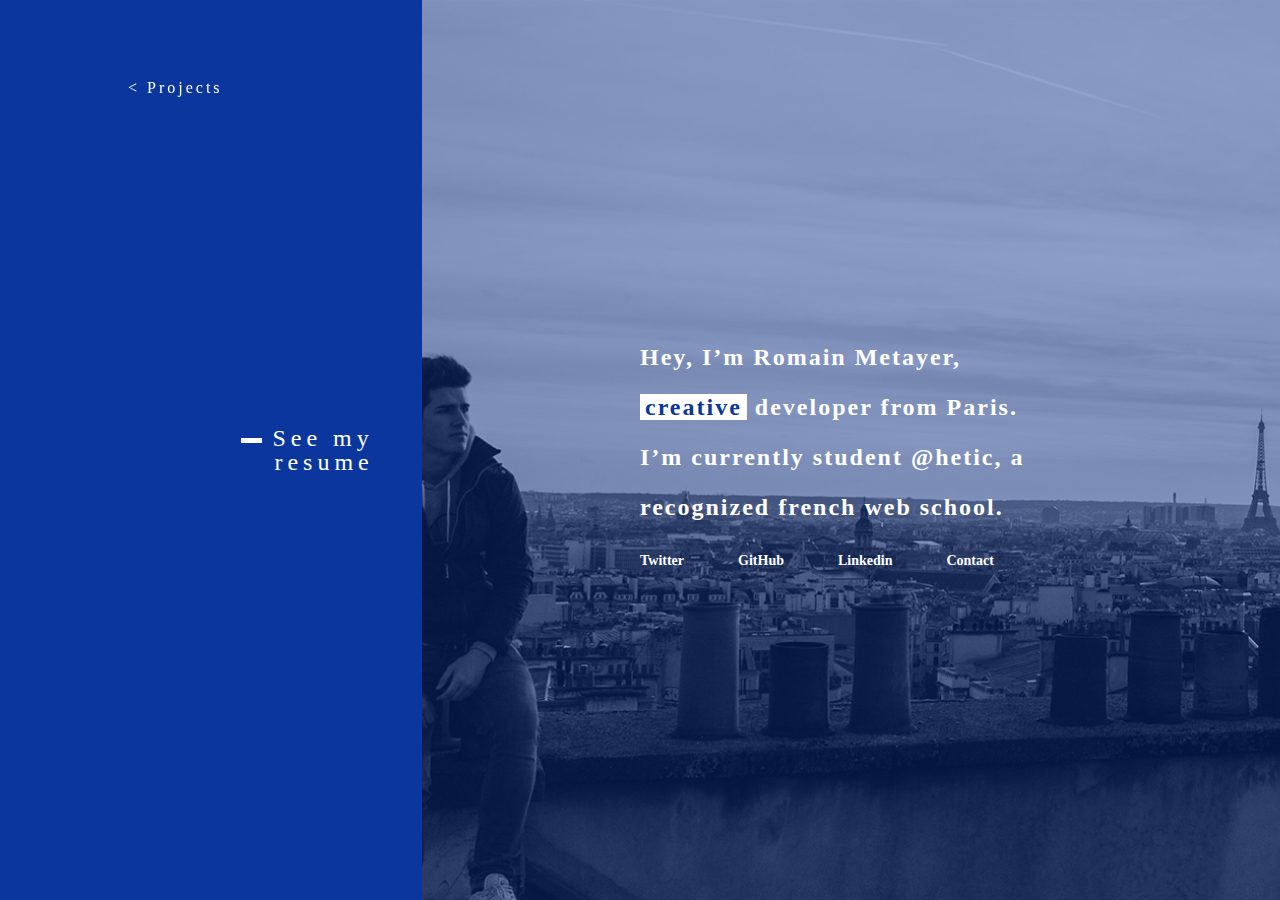
==== about/index.html @ 03a164e1 "Version Beta" ====
<!DOCTYPE html>
<html>

<head>
  <meta charset="utf-8">
  <link rel="stylesheet" href="../style/animate.css">
  <link rel="stylesheet" href="../style/reset.css">
  <link rel="stylesheet" href="../style/main.css">
  <title>Romain Metayer - About</title>
</head>

<!-- LE CURSEUR -->
<figure class="circle">
  <div class="circleInner">
  </div>
</figure>

<body style="overflow:hidden">
  <div class="loader">
    <p class="myName">Romain Metayer<span class="redColor">.</span></p>
  </div>

  <header class="margin header">
    <a href="../"><h2 class="link projects">&lt; Projects</h2></a>
  </header>

  <div class="imgAboutContainer">
  </div>

  <div class="containerInfos">
    <div class="leftResume">
      <div class="containerInfosLeft">
        <a class="hoverResume linkCursor" href="#">
          <span class="trait"></span><span class="textResume">See my</span>
          <p class="resume">resume</p>
        </a>
      </div>
    </div>

    <div class="rightInfos">
      <p class="textInfos">Hey, I’m Romain Metayer, <span class="backText">creative</span> developer from Paris. I’m currently student <a target="_blank" href="https://www.hetic.net/"><span class="school">@hetic</span></a>, a recognized french web school.</p>
      <ul class="contact">
        <a href="">
          <li class="contactItem">Twitter</li>
        </a>
        <a href="">
          <li class="contactItem">GitHub</li>
        </a>
        <a href="">
          <li class="contactItem">Linkedin</li>
        </a>
        <a href="">
          <li class="contactItem">Contact</li>
        </a>
      </ul>
    </div>
  </div>

  <script src='../main.js'></script>
  <script src='../about.js'></script>

</body>

</html>
---- style/main.css ----
body { background-color: #0A369D; color: #FFF;}
a { text-decoration: none; color: #FFF;}
::selection{ color: #0A369D; background-color: #FFF;}

/* LOADER */
.loader{ background-color: #0A369D; position: fixed; height: 100vh; width: 100%; z-index: 10; display: flex; animation: mymove .5s infinite;}
.myName{ font-family: "PT Mono"; font-size: 64px; margin: auto; animation: mysecondmove .5s infinite;}
@keyframes mymove {
    0%   {background-color: #0A369D;}
    100% {background-color: #FB3640;}
}
@keyframes mysecondmove {
    0%   {color: #FB3640;}
    100% {color: #0A369D;}
}

/* CURSOR */
.circle{ top: -30px; left: -30px; width: 60px; height: 60px; border-radius: 50%; pointer-events: none; display: block; position: fixed; z-index: 99;}
.circleInner{ display: flex;position: absolute; top: 0; left: 0; width: 100%; border-radius: 50%; height: 100%; transform-origin: center; background-color: #FB3640; opacity: 0; transform: scale(0); transition: all .5s;}
.circleInnerPlus{ margin: auto; font-size: 28px; font-family: "montserrat"; color: #0A369D;}
.circle--animation--1 { transform: scale(1); opacity: .6;}

/* CONTENU STATIC */
.link{color: #FFF; transition: color .5s;}
.margin { margin: auto;}
.header { z-index: 3; width: 80%; margin-top: 80px; display: flex; position: fixed; left: 0; right: 0; justify-content: space-between; letter-spacing: 3px; font-family: "PT Mono"; opacity: 0; transition: all 3s;}
.redColor { color: #FB3640;}
.sliderButtons { z-index: 2; position: absolute; left: 0; right: 0; bottom: 80px; width: 80%; letter-spacing: 3px; font-family: "PT Mono"; opacity: 0; transition: all 3s;}
.busto {margin-left: 50px;}
.bbMarket {margin-left: 50px;}
.sliderButtons span:hover{ cursor: pointer;}
.activeButton{ color: #FB3640; pointer-events: none;}

/* SLIDER */
.sliderContent { width: 100%; height: 100vh; }
.slide{ position: absolute; width: 100%; height: 100vh; z-index: -1;}
.imgSliderContainer { z-index: 5; position: absolute; height: 100vh; width: 70%; right: -200px; opacity: 0; transition: all 1s;}
.imgSlide--1{ background: url(../img/urbexCover.jpg) no-repeat center; background-size: cover;}
.imgSlide--2{ background: url(../img/bbMarketCover.jpg) no-repeat center; background-size: cover;}
.imgSlide--3{ background: url(../img/bustoCover.jpg) no-repeat; background-size: cover;}
.sliderInformationContainer { z-index: 50; position: absolute;left: 0; right: 0; width: 80%; top: 50vh; transform: translateY(-50%); font-family: "montserrat"; text-transform: uppercase; transition: ease 1s;}
.year { font-weight: lighter; color: #FB3640; font-size: 24px; letter-spacing: 40px; margin-left: 100px; opacity: 0; transition: all 1s; transition-delay: .2s;}
.poste { margin-top: 10px; font-weight: bold; font-size: 24px; letter-spacing: 40px; margin-left: 100px; opacity: 0; transition: all 1s; transition-delay: .2s;}
.company { margin-top: 5px; font-weight: bolder; font-size: 80px; letter-spacing: 100px; margin-left: 100px; opacity: 0; transition: all 1s; transition-delay: .2s;}

/* ANIMATION SLIDER */
.homeAnimation{ opacity: 1;}
.activeSlide{ opacity: 1; z-index: 1;}
.poste--animation{ margin-left: 0; letter-spacing: 9px; opacity: 1;}
.company--animation{ margin-left: 0; letter-spacing: 40px; opacity: 1;}
.img--animation{ right: 0; opacity: .6;}

/* PAGE ABOUT */
.containerInfos{ width: 80%; margin: auto;}
.imgAboutContainer { background: url(../img/aboutCover.jpg) no-repeat center; background-size: cover; z-index: 0; position: absolute; height: 100vh; width: 67%; right: -200px; opacity: 0; transition: all 1s;}
.leftResume{position: relative; width: 24%;}
.containerInfosLeft{ position: absolute;right: 150px; top: 50vh; transform: translateY(-50%); font-family: "PT Mono"; font-size: 24px; letter-spacing: 10px; color:#FB3640; opacity: 0; transition: all 1s;}
.trait{ vertical-align: middle; display: inline-block; width: 21px; height: 5px; background-color: #FFF; margin-right: 10px; transition: background-color .5s linear;}
.resume{ text-align: right; color: #FFF; transition: color .5s linear;}
.textResume{ color: #FFF; transition: color .5s linear;}
.rightInfos{ position: relative; width: 50%; float: right; top: 50vh; transform: translateY(-50%);}
.textInfos{ width: 80%; font-family: "montserrat"; font-weight: bold; font-size: 24px; line-height: 50px; margin-left: 150px; opacity: 0; letter-spacing: 1px; transition: all 1s;}
.backText{ background-color: #FFF; padding: 0 5px; color: #0A369D;}
.contact{ margin-top: 20px; margin-left: 150px; opacity: 0; letter-spacing: 3px; transition: all 1s;}
.contact a{ margin-right: 50px;}
.contactItem{ display: inline; font-family: "PT Mono"; font-weight: bold; font-size: 14px; color: #FFF; transition: color .5s linear;}

/* ANIMATION ABOUT */
.text--animation{ letter-spacing: 2px; opacity: 1; margin-left: 0;}
.contact--animation{ letter-spacing: 0; opacity: 1; margin-left: 0;}
.image--animation{ right: 0; opacity: .6;}
.containerInfosLeft--animation{ right: 0; letter-spacing: 5px; opacity: 1;}

/* PAGES PROJECTS */
.headerProjectTitle{ opacity: 0; top: 30px; transition: top 1s, opacity .3s; position: fixed; z-index: 3; text-align: center; width: 100%; font-size: 32px; text-transform: uppercase; font-family: "montserrat"; font-weight: bolder; letter-spacing: 3px;}
.backgroundHeader{ width: 100%; height: 150px; background-color: #0A369D; left: 0; position: fixed; z-index: 2; opacity: 0; }

.contenuProject{ opacity: 0; letter-spacing: 1px; transition: all 1s;}

.pageContainer{ width: 80%; margin: auto; text-align: center; font-family: "montserrat";}
.companyTitle{  font-weight: bold; font-size: 64px; letter-spacing: 10px; text-transform: uppercase; text-align: center; padding-top: 100px; opacity: 0; transition: all 1s;}
.containerInfosProject{ opacity: 0; letter-spacing: 10px; transition: all 1s;}
.projectTitle{ text-transform: uppercase; font-size: 24px; font-weight: 500;  margin-top: 42px;}
.detail{ text-transform: uppercase; font-size: 18px; font-weight: 500; opacity: .6; margin-top: 42px;}
.detailItem{ padding-left: 10px;}
.tools{ display: flex; justify-content: space-between; width: 40%; margin:30px auto;}
.toolsItem{ opacity: .6; font-size: 18px; }
.imgContainerProjects{ width: 80%; margin: 100px auto 100px;}
.imgContainerProjects img{ width: 100%; height: auto;}
.textProject{ text-align: center; font-size: 24px; line-height: 29px; opacity: .6; width: 80%; margin: auto; line-height: 40px;}
.title{ font-weight: 500; font-size: 24px; letter-spacing: 5px; margin: 100px auto 100px;}
.missions--Flex{ display: flex; justify-content: space-around; width: 80%; margin: auto; align-items: center; font-size: 24px; opacity: .6; line-height: 40px;}
.left{ text-align: right; width: 40%;}
.right{ text-align: left; width: 40%;}
.footer{ position: relative; height: 300px; background-color: #FFF; color: #0A369D;}
.centerVerticalFooter{ position: absolute; top: 50%; transform: translateY(-50%); width: 100%;}
.nextProject{ font-family: "PT Mono"; font-weight: bold; font-size: 18px; letter-spacing: 5px; text-align: center;}
.titleNextProject{ font-family: "didot"; font-size: 64px; text-align: center;}

/* ANIMATION PROJECTS */
.companyTitle--animation{ letter-spacing: 3px; padding-top: 250px; opacity: 1;}
.containerInfosProject--animation{ letter-spacing: 5px; opacity: 1;}
.contenuProject--animation{ opacity: 1; letter-spacing: 0;}

/* HOVERS ANIMATIONS */
.link.fadeLink{ color: #FB3640;}
.trait.fadeout{ background-color: #FB3640;}
.resume.fadeout{ color: #FB3640;}
.textResume.fadeout{ color: #FB3640;}
.contactItem.fadeItemsContact{ color: #FB3640;}
.school:hover{ text-decoration: underline; cursor: pointer;}
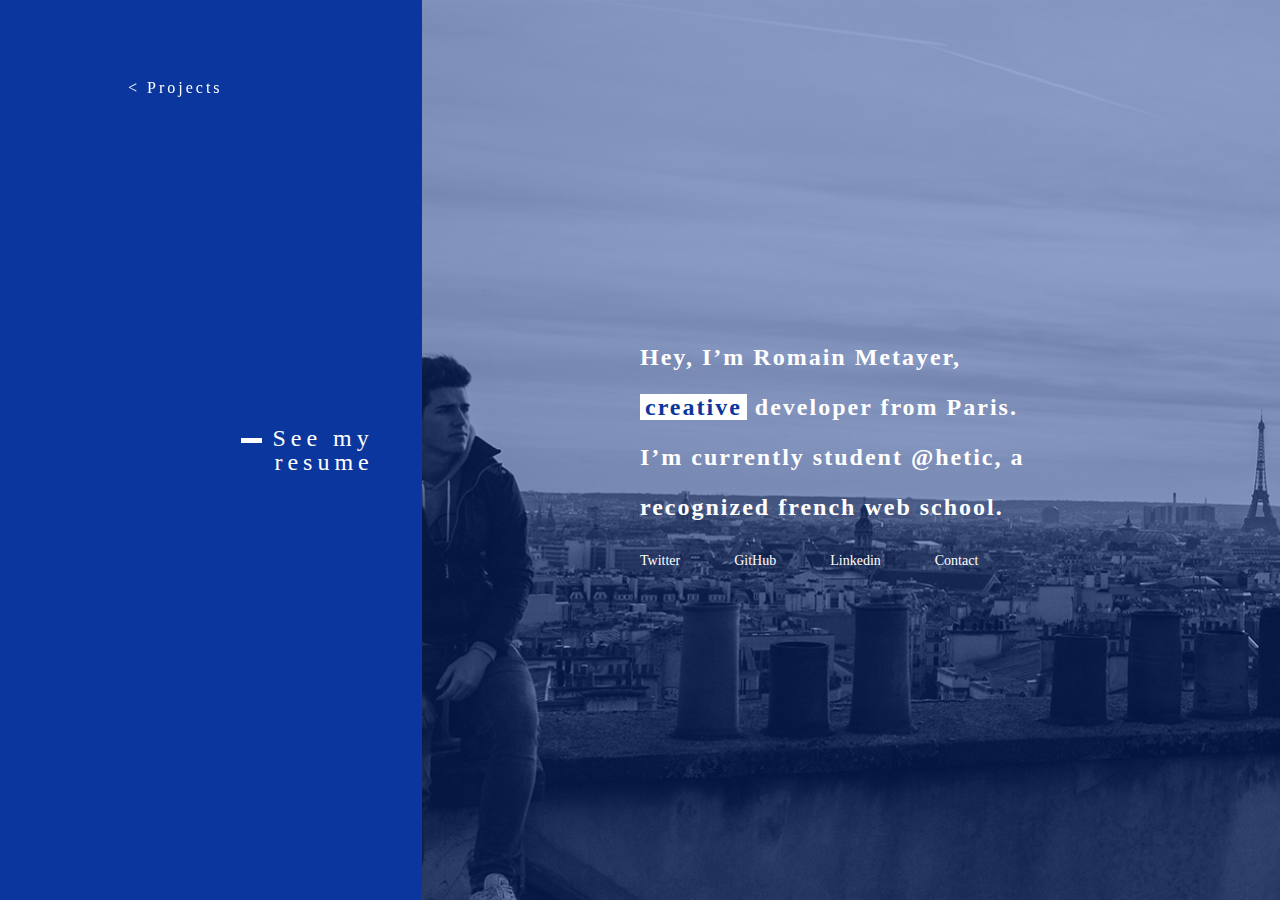
==== commit e4976922: "Add files via upload" ====
--- a/about/index.html
+++ b/about/index.html
@@ -30,7 +30,7 @@
   <div class="containerInfos">
     <div class="leftResume">
       <div class="containerInfosLeft">
-        <a class="hoverResume linkCursor" href="#">
+        <a class="hoverResume linkCursor" target="_blank" href="../external/new_cv.jpg">
           <span class="trait"></span><span class="textResume">See my</span>
           <p class="resume">resume</p>
         </a>
@@ -40,24 +40,24 @@
     <div class="rightInfos">
       <p class="textInfos">Hey, I’m Romain Metayer, <span class="backText">creative</span> developer from Paris. I’m currently student <a target="_blank" href="https://www.hetic.net/"><span class="school">@hetic</span></a>, a recognized french web school.</p>
       <ul class="contact">
-        <a href="">
+        <a target="_blank" href="https://twitter.com/metayerromain">
           <li class="contactItem">Twitter</li>
         </a>
-        <a href="">
+        <a target="_blank" href="https://github.com/metayerromain">
           <li class="contactItem">GitHub</li>
         </a>
-        <a href="">
+        <a target="_blank" href="https://www.linkedin.com/in/romain-metayer-a38380108/">
           <li class="contactItem">Linkedin</li>
         </a>
-        <a href="">
+        <a target="_blank" href="">
           <li class="contactItem">Contact</li>
         </a>
       </ul>
     </div>
   </div>
 
-  <script src='../main.js'></script>
-  <script src='../about.js'></script>
+  <script src='../js/main.js'></script>
+  <script src='../js/about.js'></script>
 
 </body>
 
--- a/style/main.css
+++ b/style/main.css
@@ -1,17 +1,40 @@
+@font-face {
+    font-family: "montserrat";
+    src: url("../fonts/Montserrat-Medium.ttf") format("ttf") ;
+    font-weight: normal;
+}
+@font-face {
+    font-family: "montserrat";
+    src: url("../fonts/Montserrat-Black.otf") format("otf") ;
+    font-weight: bold;
+}
+@font-face {
+    font-family: "PT Mono";
+    src: url("../fonts/PTMono.ttc") format("ttc") ;
+    font-weight: normal;
+}
+@font-face {
+    font-family: "Didot";
+    src: url("../fonts/Didot.ttc") format("ttc") ;
+    font-weight: normal;
+}
 body { background-color: #0A369D; color: #FFF;}
 a { text-decoration: none; color: #FFF;}
 ::selection{ color: #0A369D; background-color: #FFF;}
 
 /* LOADER */
-.loader{ background-color: #0A369D; position: fixed; height: 100vh; width: 100%; z-index: 10; display: flex; animation: mymove .5s infinite;}
-.myName{ font-family: "PT Mono"; font-size: 64px; margin: auto; animation: mysecondmove .5s infinite;}
+.loader{ background-color: #0A369D; position: fixed; height: 100vh; width: 100%; z-index: 100; display: flex; opacity: 1; transition: all 1s; animation: mymove 2s infinite;}
+.myName{ font-family: "PT Mono"; font-size: 64px; margin: auto; animation: mysecondmove 2s infinite;}
+.loader--animation{ opacity: 0;}
 @keyframes mymove {
     0%   {background-color: #0A369D;}
-    100% {background-color: #FB3640;}
+    50% {background-color: #FB3640;}
+    100%   {background-color: #0A369D;}
 }
 @keyframes mysecondmove {
     0%   {color: #FB3640;}
-    100% {color: #0A369D;}
+    50% {color: #0A369D;}
+    100%   {color: #FB3640;}
 }
 
 /* CURSOR */
@@ -23,7 +46,7 @@
 /* CONTENU STATIC */
 .link{color: #FFF; transition: color .5s;}
 .margin { margin: auto;}
-.header { z-index: 3; width: 80%; margin-top: 80px; display: flex; position: fixed; left: 0; right: 0; justify-content: space-between; letter-spacing: 3px; font-family: "PT Mono"; opacity: 0; transition: all 3s;}
+.header { z-index: 5; width: 80%; margin-top: 80px; display: flex; position: fixed; left: 0; right: 0; justify-content: space-between; letter-spacing: 3px; font-family: "PT Mono"; opacity: 0; transition: all 3s;}
 .redColor { color: #FB3640;}
 .sliderButtons { z-index: 2; position: absolute; left: 0; right: 0; bottom: 80px; width: 80%; letter-spacing: 3px; font-family: "PT Mono"; opacity: 0; transition: all 3s;}
 .busto {margin-left: 50px;}
@@ -38,7 +61,7 @@
 .imgSlide--1{ background: url(../img/urbexCover.jpg) no-repeat center; background-size: cover;}
 .imgSlide--2{ background: url(../img/bbMarketCover.jpg) no-repeat center; background-size: cover;}
 .imgSlide--3{ background: url(../img/bustoCover.jpg) no-repeat; background-size: cover;}
-.sliderInformationContainer { z-index: 50; position: absolute;left: 0; right: 0; width: 80%; top: 50vh; transform: translateY(-50%); font-family: "montserrat"; text-transform: uppercase; transition: ease 1s;}
+.sliderInformationContainer { z-index: 0; position: absolute;left: 0; right: 0; width: 80%; top: 50vh; transform: translateY(-50%); font-family: "montserrat"; text-transform: uppercase; transition: ease 1s;}
 .year { font-weight: lighter; color: #FB3640; font-size: 24px; letter-spacing: 40px; margin-left: 100px; opacity: 0; transition: all 1s; transition-delay: .2s;}
 .poste { margin-top: 10px; font-weight: bold; font-size: 24px; letter-spacing: 40px; margin-left: 100px; opacity: 0; transition: all 1s; transition-delay: .2s;}
 .company { margin-top: 5px; font-weight: bolder; font-size: 80px; letter-spacing: 100px; margin-left: 100px; opacity: 0; transition: all 1s; transition-delay: .2s;}
@@ -48,7 +71,7 @@
 .activeSlide{ opacity: 1; z-index: 1;}
 .poste--animation{ margin-left: 0; letter-spacing: 9px; opacity: 1;}
 .company--animation{ margin-left: 0; letter-spacing: 40px; opacity: 1;}
-.img--animation{ right: 0; opacity: .6;}
+.img--animation{ right: 0; opacity: .5;}
 
 /* PAGE ABOUT */
 .containerInfos{ width: 80%; margin: auto;}
@@ -63,7 +86,7 @@
 .backText{ background-color: #FFF; padding: 0 5px; color: #0A369D;}
 .contact{ margin-top: 20px; margin-left: 150px; opacity: 0; letter-spacing: 3px; transition: all 1s;}
 .contact a{ margin-right: 50px;}
-.contactItem{ display: inline; font-family: "PT Mono"; font-weight: bold; font-size: 14px; color: #FFF; transition: color .5s linear;}
+.contactItem{ display: inline; font-family: "PT Mono"; font-size: 14px; color: #FFF; transition: color .5s linear;}
 
 /* ANIMATION ABOUT */
 .text--animation{ letter-spacing: 2px; opacity: 1; margin-left: 0;}
@@ -76,6 +99,7 @@
 .backgroundHeader{ width: 100%; height: 150px; background-color: #0A369D; left: 0; position: fixed; z-index: 2; opacity: 0; }
 
 .contenuProject{ opacity: 0; letter-spacing: 1px; transition: all 1s;}
+.backgroundImage{ display: none; z-index: -3; position: fixed; width: 100%; height: 100%; background-color: rgba(0,0,0, 0.6); top: 0; left: 0;}
 
 .pageContainer{ width: 80%; margin: auto; text-align: center; font-family: "montserrat";}
 .companyTitle{  font-weight: bold; font-size: 64px; letter-spacing: 10px; text-transform: uppercase; text-align: center; padding-top: 100px; opacity: 0; transition: all 1s;}
@@ -94,7 +118,7 @@
 .right{ text-align: left; width: 40%;}
 .footer{ position: relative; height: 300px; background-color: #FFF; color: #0A369D;}
 .centerVerticalFooter{ position: absolute; top: 50%; transform: translateY(-50%); width: 100%;}
-.nextProject{ font-family: "PT Mono"; font-weight: bold; font-size: 18px; letter-spacing: 5px; text-align: center;}
+.nextProject{ font-family: "PT Mono"; font-size: 18px; letter-spacing: 5px; text-align: center;}
 .titleNextProject{ font-family: "didot"; font-size: 64px; text-align: center;}
 
 /* ANIMATION PROJECTS */
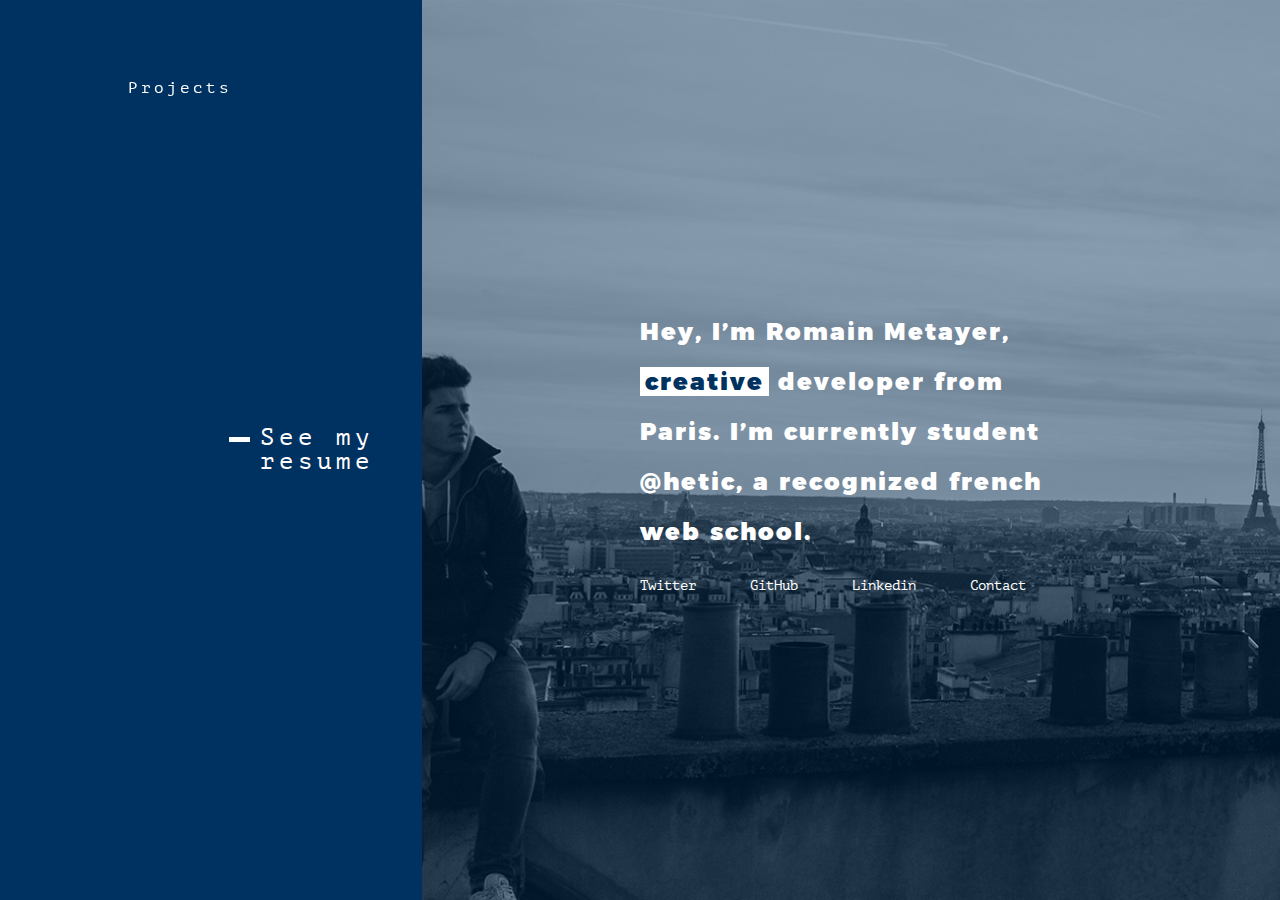
==== commit e493b48f: "Add files via upload" ====
--- a/about/index.html
+++ b/about/index.html
@@ -3,7 +3,7 @@
 
 <head>
   <meta charset="utf-8">
-  <link rel="stylesheet" href="../style/animate.css">
+  <meta name="viewport" content="initial-scale=1.0">
   <link rel="stylesheet" href="../style/reset.css">
   <link rel="stylesheet" href="../style/main.css">
   <title>Romain Metayer - About</title>
@@ -20,22 +20,14 @@
     <p class="myName">Romain Metayer<span class="redColor">.</span></p>
   </div>
 
-  <header class="margin header">
-    <a href="../"><h2 class="link projects">&lt; Projects</h2></a>
+  <header class="header">
+    <a href="../"><h2 class="link projects">Projects</h2></a>
   </header>
 
   <div class="imgAboutContainer">
   </div>
 
   <div class="containerInfos">
-    <div class="leftResume">
-      <div class="containerInfosLeft">
-        <a class="hoverResume linkCursor" target="_blank" href="../external/new_cv.jpg">
-          <span class="trait"></span><span class="textResume">See my</span>
-          <p class="resume">resume</p>
-        </a>
-      </div>
-    </div>
 
     <div class="rightInfos">
       <p class="textInfos">Hey, I’m Romain Metayer, <span class="backText">creative</span> developer from Paris. I’m currently student <a target="_blank" href="https://www.hetic.net/"><span class="school">@hetic</span></a>, a recognized french web school.</p>
@@ -54,6 +46,16 @@
         </a>
       </ul>
     </div>
+
+    <div class="leftResume">
+      <div class="containerInfosLeft">
+        <a class="hoverResume linkCursor" target="_blank" href="../external/new_cv.jpg">
+          <span class="trait"></span><span class="textResume">See my</span>
+          <p class="resume">resume</p>
+        </a>
+      </div>
+    </div>
+
   </div>
 
   <script src='../js/main.js'></script>
--- a/style/main.css
+++ b/style/main.css
@@ -1,58 +1,71 @@
 @font-face {
     font-family: "montserrat";
-    src: url("../fonts/Montserrat-Medium.ttf") format("ttf") ;
+    src: url("../fonts/Montserrat-Medium.ttf");
     font-weight: normal;
 }
 @font-face {
     font-family: "montserrat";
-    src: url("../fonts/Montserrat-Black.otf") format("otf") ;
+    src: url("../fonts/Montserrat-Black.otf");
     font-weight: bold;
 }
 @font-face {
+    font-family: "montserrat";
+    src: url("../fonts/Montserrat-Bold.otf");
+    font-weight: 300;
+}
+@font-face {
     font-family: "PT Mono";
-    src: url("../fonts/PTMono.ttc") format("ttc") ;
+    src: url("../fonts/PTMono.ttf");
     font-weight: normal;
 }
 @font-face {
     font-family: "Didot";
-    src: url("../fonts/Didot.ttc") format("ttc") ;
+    src: url("../fonts/Didot.ttc");
     font-weight: normal;
 }
-body { background-color: #0A369D; color: #FFF;}
+body { background-color: #003261; color: #FFF;}
 a { text-decoration: none; color: #FFF;}
-::selection{ color: #0A369D; background-color: #FFF;}
+::selection{ color: #003261; background-color: #FFF;}
 
 /* LOADER */
-.loader{ background-color: #0A369D; position: fixed; height: 100vh; width: 100%; z-index: 100; display: flex; opacity: 1; transition: all 1s; animation: mymove 2s infinite;}
-.myName{ font-family: "PT Mono"; font-size: 64px; margin: auto; animation: mysecondmove 2s infinite;}
-.loader--animation{ opacity: 0;}
-@keyframes mymove {
-    0%   {background-color: #0A369D;}
+.loader{ background-color: #003261; top: 0; position: fixed; height: 100vh; width: 100vw; z-index: 100; display: flex; opacity: 1; transition: top .5s; animation: backgroundAnim 2s infinite;}
+.myName{ font-family: "PT Mono"; font-size: 64px; margin: auto; animation: nameAnim 2s infinite;}
+.loader--animation{ top: -100%;}
+@keyframes backgroundAnim {
+    0%   {background-color: #003261;}
     50% {background-color: #FB3640;}
-    100%   {background-color: #0A369D;}
-}
-@keyframes mysecondmove {
+    100%   {background-color: #003261;}
+}
+@keyframes nameAnim {
     0%   {color: #FB3640;}
-    50% {color: #0A369D;}
+    50% {color: #003261;}
     100%   {color: #FB3640;}
 }
 
 /* CURSOR */
-.circle{ top: -30px; left: -30px; width: 60px; height: 60px; border-radius: 50%; pointer-events: none; display: block; position: fixed; z-index: 99;}
-.circleInner{ display: flex;position: absolute; top: 0; left: 0; width: 100%; border-radius: 50%; height: 100%; transform-origin: center; background-color: #FB3640; opacity: 0; transform: scale(0); transition: all .5s;}
-.circleInnerPlus{ margin: auto; font-size: 28px; font-family: "montserrat"; color: #0A369D;}
+.circle{ top: -45px; left: -45px; width: 90px; height: 90px; border-radius: 50%; pointer-events: none; display: block; position: fixed; z-index: 99;}
+.circleInner{ display: flex; position: absolute; top: 0; left: 0; width: 100%; border-radius: 50%; height: 100%; transform-origin: center; background-color: #FB3640; opacity: 0; transform: scale(0); transition: all .5s;}
+.circleInnerPlus{ margin: auto; font-size: 18px; font-family: "montserrat"; color: #003261; letter-spacing: 3px;}
 .circle--animation--1 { transform: scale(1); opacity: .6;}
 
 /* CONTENU STATIC */
+.containerAll{ overflow-x: hidden;}
+.fullName{ letter-spacing: -10px; opacity: 0; transition: all .5s;}
+.fullName--animation{ letter-spacing: 3px; opacity: 1;}
 .link{color: #FFF; transition: color .5s;}
-.margin { margin: auto;}
-.header { z-index: 5; width: 80%; margin-top: 80px; display: flex; position: fixed; left: 0; right: 0; justify-content: space-between; letter-spacing: 3px; font-family: "PT Mono"; opacity: 0; transition: all 3s;}
+.header { z-index: 5; width: 80%; top: 80px; margin: auto; display: flex; position: fixed; left: 0; right: 0; justify-content: space-between; letter-spacing: 3px; font-family: "PT Mono"; opacity: 0; transition: opacity 3s;}
 .redColor { color: #FB3640;}
-.sliderButtons { z-index: 2; position: absolute; left: 0; right: 0; bottom: 80px; width: 80%; letter-spacing: 3px; font-family: "PT Mono"; opacity: 0; transition: all 3s;}
-.busto {margin-left: 50px;}
-.bbMarket {margin-left: 50px;}
-.sliderButtons span:hover{ cursor: pointer;}
-.activeButton{ color: #FB3640; pointer-events: none;}
+/* .sliderButtons { z-index: 2; position: absolute; left: 0; right: 0; margin: auto; bottom: 80px; width: 80%; letter-spacing: 3px; font-family: "PT Mono"; opacity: 0; transition: opacity 3s;}
+ .urbexTravelers{ cursor: pointer;}
+.busto {margin-left: 50px; cursor: pointer;}
+.bbMarket {margin-left: 50px; cursor: pointer;}
+.activeButton{ color: #FB3640; pointer-events: none;} */
+.mobileProject{ display: none;}
+
+.sliderButtons { z-index: 2; position: absolute; right: 50px; top: 50vh; transform: translateY(-50%); opacity: 0; transition: opacity 3s;}
+.buttonSlide{ width: 10px; height: 10px; border-radius: 50%; border: 2px solid white; background-color: none; display: block; margin-top: 30px; cursor: pointer;}
+.activeButton{ border-color: #FB3640;}
+.scrollButton{ display: block; transform: rotate(90deg); margin-top: 50px; position: absolute; right: -30px; letter-spacing: 3px; font-family: "PT Mono";}
 
 /* SLIDER */
 .sliderContent { width: 100%; height: 100vh; }
@@ -61,10 +74,10 @@
 .imgSlide--1{ background: url(../img/urbexCover.jpg) no-repeat center; background-size: cover;}
 .imgSlide--2{ background: url(../img/bbMarketCover.jpg) no-repeat center; background-size: cover;}
 .imgSlide--3{ background: url(../img/bustoCover.jpg) no-repeat; background-size: cover;}
-.sliderInformationContainer { z-index: 0; position: absolute;left: 0; right: 0; width: 80%; top: 50vh; transform: translateY(-50%); font-family: "montserrat"; text-transform: uppercase; transition: ease 1s;}
-.year { font-weight: lighter; color: #FB3640; font-size: 24px; letter-spacing: 40px; margin-left: 100px; opacity: 0; transition: all 1s; transition-delay: .2s;}
+.sliderInformationContainer { z-index: 0; position: absolute;left: 0; right: 0; width: 80%; margin: auto; top: 50vh; transform: translateY(-50%); font-family: "montserrat"; text-transform: uppercase; transition: ease 1s;}
+.year { font-weight: lighter; color: #FB3640; font-size: 24px; letter-spacing: 40px; margin-left: 100px; opacity: 0; transition: margin-left 1s, letter-spacing 1s, opacity 1s; transition-delay: .2s;}
 .poste { margin-top: 10px; font-weight: bold; font-size: 24px; letter-spacing: 40px; margin-left: 100px; opacity: 0; transition: all 1s; transition-delay: .2s;}
-.company { margin-top: 5px; font-weight: bolder; font-size: 80px; letter-spacing: 100px; margin-left: 100px; opacity: 0; transition: all 1s; transition-delay: .2s;}
+.company { margin-top: 5px; font-weight: bolder; font-size: 80px; letter-spacing: 100px; margin-left: 100px; opacity: 0; transition: margin-left 1s, letter-spacing 1s, opacity 1s; transition-delay: .2s;}
 
 /* ANIMATION SLIDER */
 .homeAnimation{ opacity: 1;}
@@ -75,15 +88,15 @@
 
 /* PAGE ABOUT */
 .containerInfos{ width: 80%; margin: auto;}
-.imgAboutContainer { background: url(../img/aboutCover.jpg) no-repeat center; background-size: cover; z-index: 0; position: absolute; height: 100vh; width: 67%; right: -200px; opacity: 0; transition: all 1s;}
+.imgAboutContainer { background: url(../img/aboutCover.jpg) no-repeat center; background-size: cover; z-index: 0; position: absolute; height: 100vh; width: 67%; right: -200px; opacity: 0; transition: right 1s, opacity 1s;}
 .leftResume{position: relative; width: 24%;}
-.containerInfosLeft{ position: absolute;right: 150px; top: 50vh; transform: translateY(-50%); font-family: "PT Mono"; font-size: 24px; letter-spacing: 10px; color:#FB3640; opacity: 0; transition: all 1s;}
+.containerInfosLeft{ position: absolute;right: 150px; top: 50vh; transform: translateY(-50%); font-family: "PT Mono"; font-size: 24px; letter-spacing: 10px; color:#FB3640; opacity: 0; transition: right 1s, opacity 1s;}
 .trait{ vertical-align: middle; display: inline-block; width: 21px; height: 5px; background-color: #FFF; margin-right: 10px; transition: background-color .5s linear;}
 .resume{ text-align: right; color: #FFF; transition: color .5s linear;}
 .textResume{ color: #FFF; transition: color .5s linear;}
 .rightInfos{ position: relative; width: 50%; float: right; top: 50vh; transform: translateY(-50%);}
 .textInfos{ width: 80%; font-family: "montserrat"; font-weight: bold; font-size: 24px; line-height: 50px; margin-left: 150px; opacity: 0; letter-spacing: 1px; transition: all 1s;}
-.backText{ background-color: #FFF; padding: 0 5px; color: #0A369D;}
+.backText{ background-color: #FFF; padding: 0 5px; color: #003261;}
 .contact{ margin-top: 20px; margin-left: 150px; opacity: 0; letter-spacing: 3px; transition: all 1s;}
 .contact a{ margin-right: 50px;}
 .contactItem{ display: inline; font-family: "PT Mono"; font-size: 14px; color: #FFF; transition: color .5s linear;}
@@ -96,7 +109,7 @@
 
 /* PAGES PROJECTS */
 .headerProjectTitle{ opacity: 0; top: 30px; transition: top 1s, opacity .3s; position: fixed; z-index: 3; text-align: center; width: 100%; font-size: 32px; text-transform: uppercase; font-family: "montserrat"; font-weight: bolder; letter-spacing: 3px;}
-.backgroundHeader{ width: 100%; height: 150px; background-color: #0A369D; left: 0; position: fixed; z-index: 2; opacity: 0; }
+.backgroundHeader{ width: 100%; height: 150px; background-color: #003261; left: 0; position: fixed; z-index: 2; opacity: 0; }
 
 .contenuProject{ opacity: 0; letter-spacing: 1px; transition: all 1s;}
 .backgroundImage{ display: none; z-index: -3; position: fixed; width: 100%; height: 100%; background-color: rgba(0,0,0, 0.6); top: 0; left: 0;}
@@ -111,15 +124,19 @@
 .toolsItem{ opacity: .6; font-size: 18px; }
 .imgContainerProjects{ width: 80%; margin: 100px auto 100px;}
 .imgContainerProjects img{ width: 100%; height: auto;}
-.textProject{ text-align: center; font-size: 24px; line-height: 29px; opacity: .6; width: 80%; margin: auto; line-height: 40px;}
+.textProject{ text-align: center; font-size: 24px; line-height: 40px; opacity: .6; width: 80%; margin: auto;}
 .title{ font-weight: 500; font-size: 24px; letter-spacing: 5px; margin: 100px auto 100px;}
 .missions--Flex{ display: flex; justify-content: space-around; width: 80%; margin: auto; align-items: center; font-size: 24px; opacity: .6; line-height: 40px;}
 .left{ text-align: right; width: 40%;}
 .right{ text-align: left; width: 40%;}
-.footer{ position: relative; height: 300px; background-color: #FFF; color: #0A369D;}
+.footer{ position: relative; height: 300px; background-color: #FFF; color: #003261;}
 .centerVerticalFooter{ position: absolute; top: 50%; transform: translateY(-50%); width: 100%;}
 .nextProject{ font-family: "PT Mono"; font-size: 18px; letter-spacing: 5px; text-align: center;}
 .titleNextProject{ font-family: "didot"; font-size: 64px; text-align: center;}
+
+/* ANIMATION DU HOVER */
+.squareMoveAnimation{ height: 300px; position: absolute; bottom: 0; background-color: #003261; width: 100%; z-index: 3; left: -100%; transition: left .5s ease;}
+.squareMoveAnimation--animation{ left: 100%;}
 
 /* ANIMATION PROJECTS */
 .companyTitle--animation{ letter-spacing: 3px; padding-top: 250px; opacity: 1;}
@@ -133,3 +150,84 @@
 .textResume.fadeout{ color: #FB3640;}
 .contactItem.fadeItemsContact{ color: #FB3640;}
 .school:hover{ text-decoration: underline; cursor: pointer;}
+
+/* OVERLAY SUR MOBILE */
+.overlayProjectMobile{ z-index: -1; opacity: 0; position: fixed; left: 50vw; top: 50vh; transform: translate(-50%, -50%); margin: auto; width: 90vw; height: 90vh; background-color: #FFF; color: #0A369D; transition: all .5s;}
+.centerItems{ margin: 45vh auto; transform: translateY(-50%); width: 70%;}
+.itemsOverlay{ font-size: 24px; cursor: pointer; opacity: 0; font-family: "montserrat"; font-weight: bold; text-transform: uppercase; margin-left: 100px; letter-spacing: 15px; line-height: 30px; transition: all 1s;}
+.itemsOverlay:nth-child(n+2) { margin-top: 50px;}
+.overlayCloseButton{ position: absolute; cursor: pointer; bottom: 50px; width: 70%; left: 0; right: 0; margin: auto; font-family: "PT Mono"; font-size: 12px; opacity: 0; transition: all 1s;}
+
+.overlayProject--animation{ z-index: 999; opacity: 1;}
+.itemsOverlay--animation{ letter-spacing: 3px; margin-left: 0; opacity: 1;}
+.overlayCloseButton--animation{ opacity: 1;}
+
+
+/* MEDIA QUERIES */
+@media(max-width : 1024px) {
+    /* HOMEPAGE */
+    .company { font-size: 50px; letter-spacing: 20px;}
+    /* PAGE ABOUT */
+    .textInfos{ font-size: 20px; line-height: 30px; font-weight: 300; letter-spacing: 0px;}
+}
+
+@media(max-width : 768px) {
+    body{ height: 100vh;}
+    /* LOADER */
+    .myName{ font-size: 32px;}
+
+    /* HOMEPAGE */
+    .header{ top: 50px; width: 90vw; font-size: 12px; position: absolute;}
+    .sliderInformationContainer { width: 90vw; text-align: left; z-index: 6;}
+    .year { font-size: 38px; letter-spacing: 9px;}
+    .poste { font-size: 38px; letter-spacing: 9px;}
+    .company { font-size: 38px; letter-spacing: 18px; margin-top: 40px; line-height: 45px;}
+    .imgSliderContainer { width: 100vw;}
+    .imgSlide--1{ background-position: left;}
+    .imgSlide--2{ background-position: left;}
+    .imgSlide--3{ background-position: center;}
+    .sliderButtons{ bottom: 50px; font-size: 12px; width: 90vw;}
+    .mobileProject{ display: block;}
+    .buttonSlide{ display: none;}
+
+    /* PAGE ABOUT */
+    .imgAboutContainer { position: relative; height: 40%; width: 100%;}
+    .containerInfos{ width: 90%;}
+    .rightInfos{ position: relative; display: block; width: 100%; margin-top: 0; clear: both; transform: none; top: 50px;}
+    .textInfos{ width: 100%; font-size: 20px; line-height: 30px; font-weight: 300; letter-spacing: 0px;}
+    .contactItem{ display: block;}
+    .leftResume{position: relative; margin: auto; width: 75px; top: 0;}
+    .containerInfosLeft{ position: relative; top: 90px; transform: none;}
+    .trait{ display: none;}
+    .textResume{ color: #FB3640; font-size: 12px;}
+    .resume{ text-align: left; color: #FB3640; font-size: 12px;}
+
+    /* PAGE PROJET */
+    .headerProjectTitle{ display: none;}
+    .backgroundHeader{ display: none;}
+    .companyTitle{ font-size: 24px; padding-top: 120px;}
+    .projectTitle{ font-size: 20px; margin-top: 20px;}
+    .detail{  font-size: 14px; margin-top: 20px;}
+    .tools{ width: 90%;}
+    .toolsItem{ font-size: 14px;}
+    .imgContainerProjects{ width: 100%; margin: 40px auto 40px;}
+    .pageContainer{ width: 100%;}
+    .textProject{ font-size: 14px; line-height: 20px; width: 95%; opacity: .6;}
+    .title{ font-size: 16px; margin: 40px auto 40px; width: 95%;}
+    .missions--Flex{ display: block; font-size: 14px; opacity: .6; line-height: 20px; width: 95%;}
+    .left{ display: block; text-align: center; width: 100%;}
+    .right{ display: block; margin-top: 10px; text-align: center; width: 100%;}
+    .footer{ height: 150px;}
+    .nextProject{ font-size: 14px;}
+    .titleNextProject{ font-size: 26px;}
+}
+@media(max-width : 375px) {
+    /* HOMEPAGE */
+    .year { font-size: 24px; letter-spacing: 9px;}
+    .poste { font-size: 24px; letter-spacing: 9px;}
+    .company { font-size: 24px; letter-spacing: 18px; margin-top: 40px; line-height: 30px;}
+
+    /* PAGE ABOUT */
+    .rightInfos{ top: 0px; transform: translateY(-17%); }
+    .containerInfosLeft{ top: 0;}
+}
